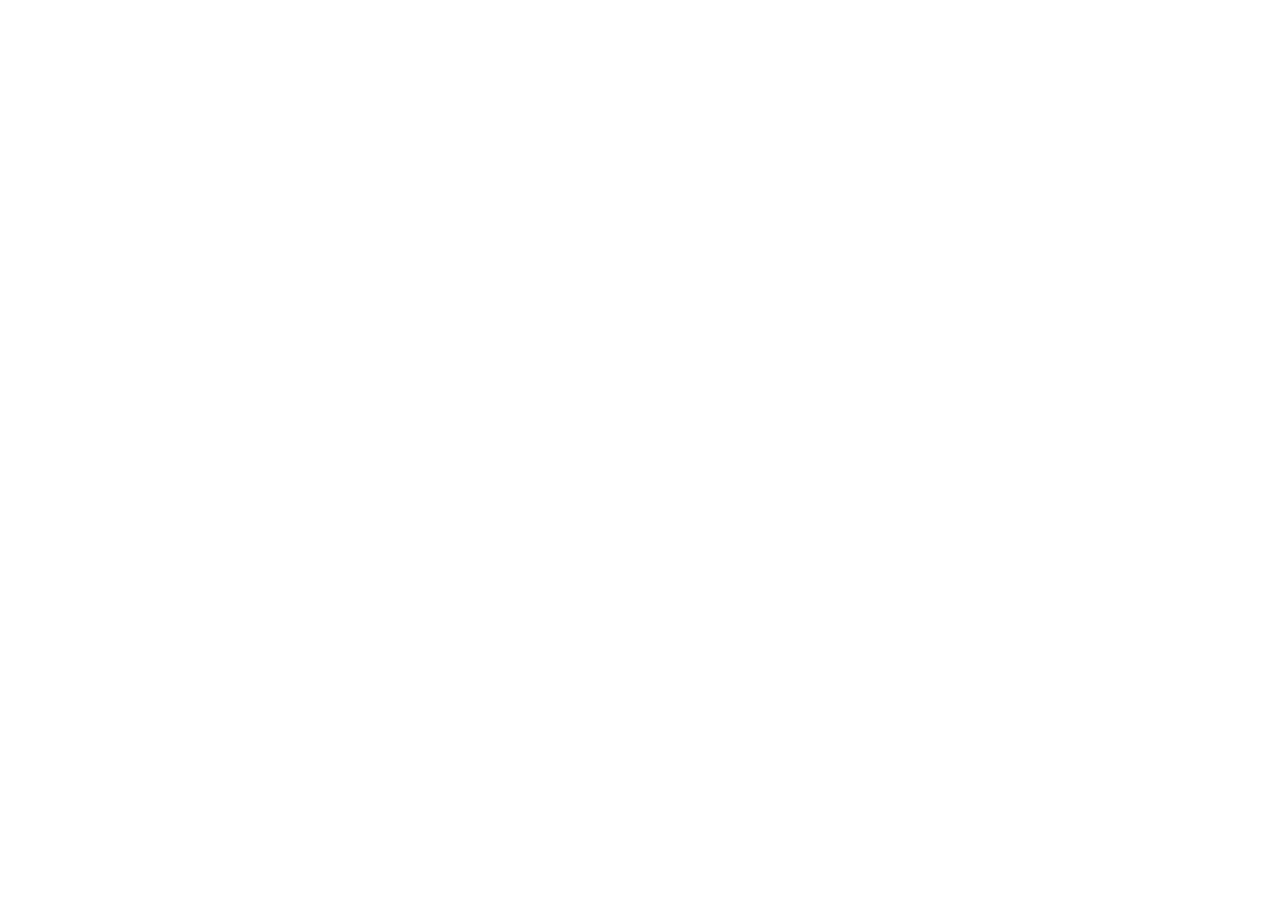
==== part06/index.html @ 1b2a39a9 "first commit" ====
<!DOCTYPE html>
<html lang="en">
<head>
    <meta charset="UTF-8">
    <meta name="viewport" content="width=device-width, initial-scale=1.0">
    <title>Meet Landing Page</title>
</head>
<body>
    <div class="container">
       <div class="meet"></div>
    </div>
</body>
</html>
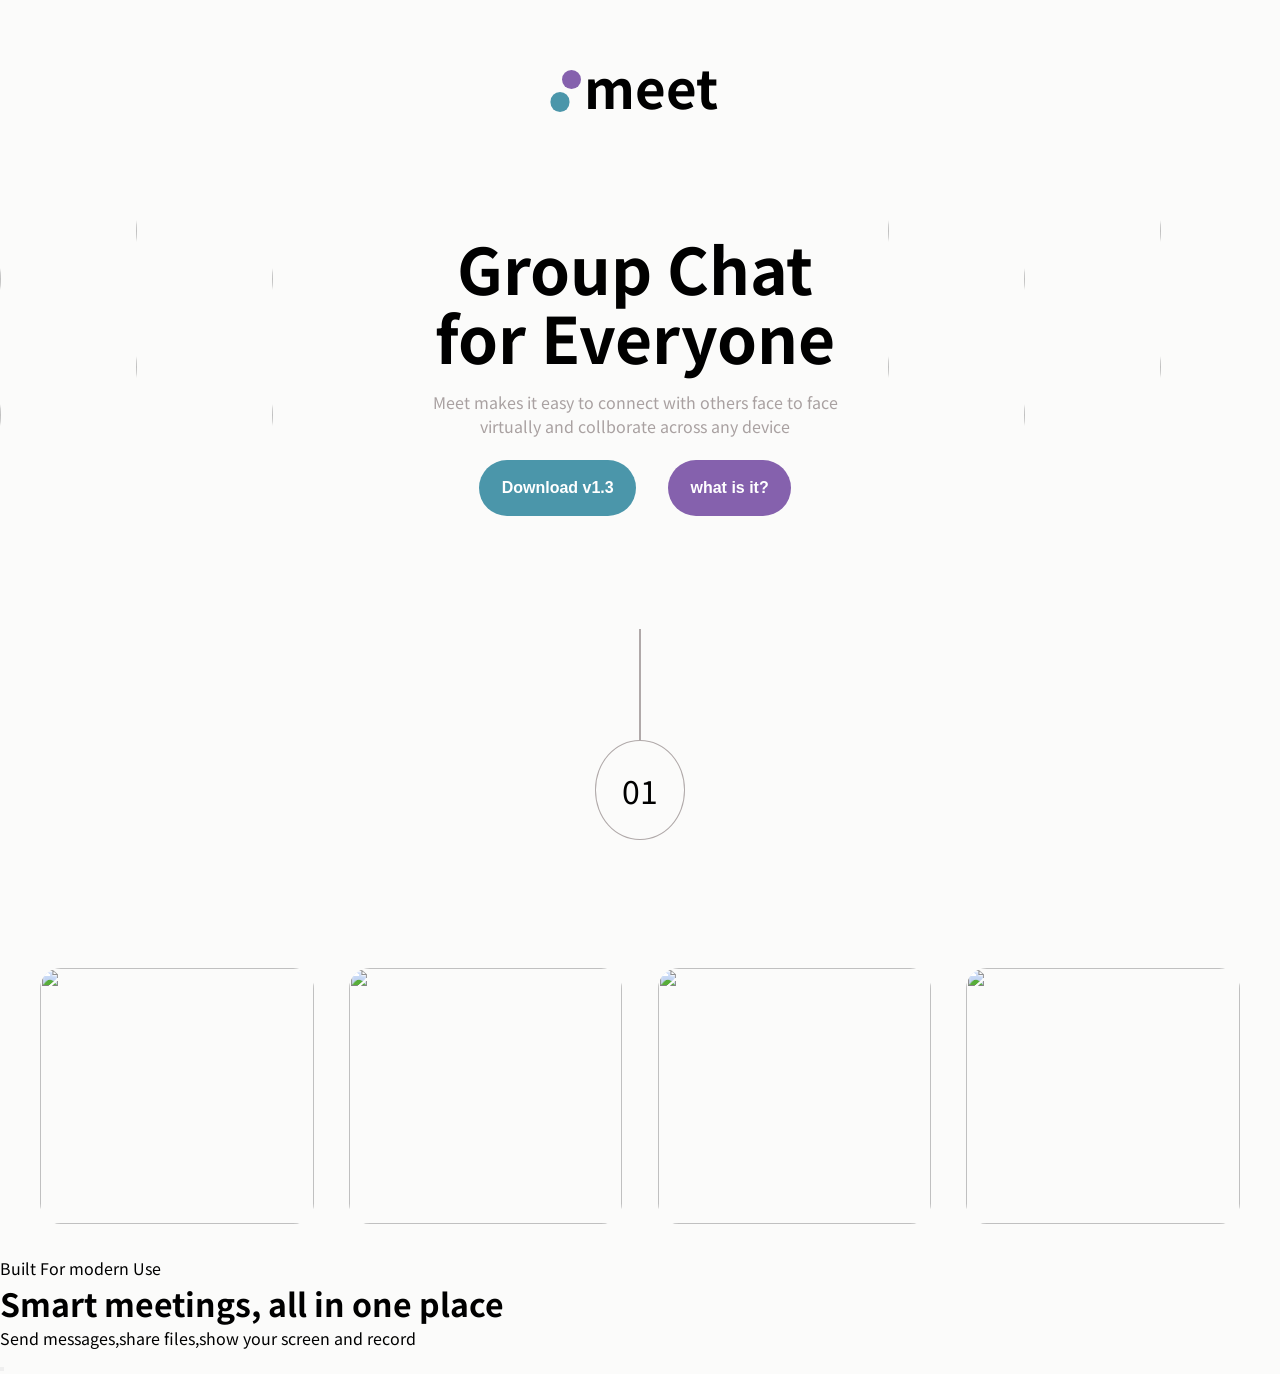
==== commit eae7d158: "Add landing page layout and styles with responsive design" ====
--- a/part06/index.html
+++ b/part06/index.html
@@ -4,10 +4,158 @@
     <meta charset="UTF-8">
     <meta name="viewport" content="width=device-width, initial-scale=1.0">
     <title>Meet Landing Page</title>
+    <link rel="stylesheet" href="style.css">
+    <link rel="stylesheet" href="media.css">
 </head>
 <body>
     <div class="container">
-       <div class="meet"></div>
+        <!-- meet -->
+       <div class="meet" >
+            <div class="dots">
+                <span class="dot1 dot"></span>
+                <span class="dot2 dot"></span>
+            </div>meet
+       </div>
+
+       <!-- second images section -->
+        <div class="section1">
+           <div class="images images1">
+            <div class="image-cell image-cell1">
+                <div class="user-image">
+                    <img src="https://images.unsplash.com/photo-1524504388940-b1c1722653e1?q=80&w=687&auto=format&fit=crop&ixlib=rb-4.1.0&ixid=M3wxMjA3fDB8MHxwaG90by1wYWdlfHx8fGVufDB8fHx8fA%3D%3D" alt="">
+                </div>
+            </div>
+            <div class="image-cell image-cell2">
+                <div class="user-image">
+                    <img src="https://images.unsplash.com/photo-1524504388940-b1c1722653e1?q=80&w=687&auto=format&fit=crop&ixlib=rb-4.1.0&ixid=M3wxMjA3fDB8MHxwaG90by1wYWdlfHx8fGVufDB8fHx8fA%3D%3D"
+                        alt="">
+                </div>
+            </div>
+            <div class="image-cell image-cell3">
+                <div class="user-image">
+                    <img src="https://images.unsplash.com/photo-1524504388940-b1c1722653e1?q=80&w=687&auto=format&fit=crop&ixlib=rb-4.1.0&ixid=M3wxMjA3fDB8MHxwaG90by1wYWdlfHx8fGVufDB8fHx8fA%3D%3D"
+                        alt="">
+                </div>
+            </div>
+            <div class="image-cell image-cell4">
+                <div class="user-image">
+                    <img src="https://images.unsplash.com/photo-1524504388940-b1c1722653e1?q=80&w=687&auto=format&fit=crop&ixlib=rb-4.1.0&ixid=M3wxMjA3fDB8MHxwaG90by1wYWdlfHx8fGVufDB8fHx8fA%3D%3D"
+                        alt="">
+                </div>
+            </div>
+            <div class="image-cell image-cell5">
+                <div class="user-image">
+                    <img src="https://images.unsplash.com/photo-1524504388940-b1c1722653e1?q=80&w=687&auto=format&fit=crop&ixlib=rb-4.1.0&ixid=M3wxMjA3fDB8MHxwaG90by1wYWdlfHx8fGVufDB8fHx8fA%3D%3D"
+                        alt="">
+                </div>
+            </div>
+            <div class="image-cell image-cell6">
+                <div class="user-image">
+                    <img src="https://images.unsplash.com/photo-1524504388940-b1c1722653e1?q=80&w=687&auto=format&fit=crop&ixlib=rb-4.1.0&ixid=M3wxMjA3fDB8MHxwaG90by1wYWdlfHx8fGVufDB8fHx8fA%3D%3D"
+                        alt="">
+                </div>
+            </div>
+        </div
+        >
+            <!--Content section  -->
+
+            <div class="Content">
+                <h1>Group Chat <br>for Everyone</h1>
+                 <p>Meet makes it easy to connect with others face to face virtually and collborate across any device </p>
+                 <div class="buttons">
+                    <button class="button1">Download <span>v1.3</span></button>
+                    <button class="button2"> what is it?</button>
+                 </div>
+            </div>
+
+            <!-- images grid section2 -->
+            
+            <div class="images images2">
+                <div class="image-cell image2-cell1">
+                    <div class="user-image">
+                        <img src="https://images.unsplash.com/photo-1524504388940-b1c1722653e1?q=80&w=687&auto=format&fit=crop&ixlib=rb-4.1.0&ixid=M3wxMjA3fDB8MHxwaG90by1wYWdlfHx8fGVufDB8fHx8fA%3D%3D"
+                            alt="">
+                    </div>
+                </div>
+                <div class="image-cell image2-cell2">
+                    <div class="user-image">
+                        <img src="https://images.unsplash.com/photo-1524504388940-b1c1722653e1?q=80&w=687&auto=format&fit=crop&ixlib=rb-4.1.0&ixid=M3wxMjA3fDB8MHxwaG90by1wYWdlfHx8fGVufDB8fHx8fA%3D%3D"
+                            alt="">
+                    </div>
+                </div>
+                <div class="image-cell image2-cell3">
+                    <div class="user-image ">
+                        <img src="https://images.unsplash.com/photo-1524504388940-b1c1722653e1?q=80&w=687&auto=format&fit=crop&ixlib=rb-4.1.0&ixid=M3wxMjA3fDB8MHxwaG90by1wYWdlfHx8fGVufDB8fHx8fA%3D%3D"
+                            alt="">
+                    </div>
+                </div>
+                <div class="image-cell image2-cell4">
+                    <div class="user-image">
+                        <img src="https://images.unsplash.com/photo-1524504388940-b1c1722653e1?q=80&w=687&auto=format&fit=crop&ixlib=rb-4.1.0&ixid=M3wxMjA3fDB8MHxwaG90by1wYWdlfHx8fGVufDB8fHx8fA%3D%3D"
+                            alt="">
+                    </div>
+                </div>
+                <div class="image-cell image2-cell5">
+                    <div class="user-image">
+                        <img src="https://images.unsplash.com/photo-1524504388940-b1c1722653e1?q=80&w=687&auto=format&fit=crop&ixlib=rb-4.1.0&ixid=M3wxMjA3fDB8MHxwaG90by1wYWdlfHx8fGVufDB8fHx8fA%3D%3D"
+                            alt="">
+                    </div>
+                </div>
+                <div class="image-cell image2-cell6">
+                    <div class="user-image">
+                        <img src="https://images.unsplash.com/photo-1524504388940-b1c1722653e1?q=80&w=687&auto=format&fit=crop&ixlib=rb-4.1.0&ixid=M3wxMjA3fDB8MHxwaG90by1wYWdlfHx8fGVufDB8fHx8fA%3D%3D"
+                            alt="">
+                    </div>
+                </div>
+                </div>
+        
+        </div>   
+
+
+
+
+       <!-- circle with line -->
+        <div class="circle-parent">
+
+          <div class="circle">
+               <span></span>
+               01
+          </div>
+        </div>
+
+
+        <!-- images blocks -->
+         <div class="image-blocks">
+            <div class="image-block">
+                <img src="https://images.unsplash.com/photo-1616587226157-48e49175ee20?w=500&auto=format&fit=crop&q=60&ixlib=rb-4.1.0&ixid=M3wxMjA3fDB8MHxzZWFyY2h8MjJ8fG1lZXR8ZW58MHx8MHx8fDA%3D" alt="">
+            </div>
+            <div class="image-block">
+                <img src="https://images.unsplash.com/photo-1616587895596-11641131b78b?w=500&auto=format&fit=crop&q=60&ixlib=rb-4.1.0&ixid=M3wxMjA3fDB8MHxwcm9maWxlLXBhZ2V8NXx8fGVufDB8fHx8fA%3D%3D" alt="">
+            </div>
+            <div class="image-block">
+                <img src="https://images.unsplash.com/photo-1616587894289-86480e533129?w=500&auto=format&fit=crop&q=60&ixlib=rb-4.1.0&ixid=M3wxMjA3fDB8MHxwcm9maWxlLXBhZ2V8OHx8fGVufDB8fHx8fA%3D%3D" alt="">
+            </div>
+            <div class="image-block">
+                <img src="https://plus.unsplash.com/premium_photo-1688821126709-895e6465b9a2?w=500&auto=format&fit=crop&q=60&ixlib=rb-4.1.0&ixid=M3wxMjA3fDB8MHxwaG90by1yZWxhdGVkfDU2fHx8ZW58MHx8fHx8" alt="">
+            </div>
+
+         </div>
+
+
+
+         <!-- text-middle -->
+          <div class="text-middle">
+            <p>Built For modern Use</p>
+            <h1>Smart meetings, all in one place</h1>
+            <p>Send messages,share files,show your screen and record</p>
+          </div>
+
+          <!-- fonter -->
+           <div class="footer">
+            <h2></h2>
+            <p></p>
+            <button></button>
+           </div>
     </div>
 </body>
 </html>
--- a/part06/style.css
+++ b/part06/style.css
@@ -0,0 +1,205 @@
+@import url('https://fonts.googleapis.com/css2?family=Noto+Sans+JP:wght@100..900&display=swap');
+*{
+    padding: 0;
+    margin: 0;
+    box-sizing: border-box;
+}
+
+:root{
+    --primary:#8561AD;
+    --secondary:#4B96AA;
+    --third:
+}
+
+html,body{
+    width: 100%;
+    height: 100%;
+    font-family: "Noto Sans JP",sans-serif;
+}
+
+.container{
+    width:100%;
+    height: auto;
+    background-color: #FBFBFA;
+}
+.meet{
+    width: 100%;
+    display: flex;
+    justify-content: center;
+    align-items: center;
+    gap: .2rem;
+    font-size: 3.3rem;
+    font-weight: bold;
+    padding: 3rem 0;
+    margin-bottom: 2.8rem;
+}
+
+.meet .dots{
+    display: flex;
+    flex-direction: column;
+    padding-top: .6rem;
+    gap: .2rem;
+
+    .dot{
+        width: 1.2rem;
+        height: 1.2rem;
+        background-color:var(--primary);
+        border-radius: 50%;
+    }
+    .dot2{
+        background-color:var(--secondary);
+        padding-right: 1rem;
+        transform:translateX(-60%) ;   
+    }
+}
+
+.section1{
+    width: 100%;
+    height: auto;
+    display: flex;
+    flex-wrap: wrap;
+    justify-content: center;
+    align-items: center;
+    
+
+}
+
+.images{
+    display: grid;
+    grid-template-columns: repeat(3,1fr);
+    grid-template-rows: repeat(2,1fr);
+    gap: .4rem;    
+    margin-bottom: 3.5rem;
+}
+.images2{
+    padding-left:.6rem;
+}
+
+.user-image{
+    width:3.4rem;
+    height:3.4rem;
+    position: relative;
+    overflow: hidden;
+    border-radius: 50%;
+    
+    img{
+        width: 120%;
+        height: 120%;
+        object-fit: cover;
+        object-position: top;
+        margin-top: -.8rem;
+           @media (max-width:560px) {
+            margin-top: -.2rem
+           }
+                   @media (max-width:760px) {
+                       margin-top: -.4rem
+                   }
+        
+    }
+}
+.images {
+    .image-cell2,.image-cell5
+    .user-image{
+        transform: translateY(-40%);
+    }
+}
+
+.images2 {
+    .image2-cell1,.image2-cell3,.image2-cell4,.image2-cell4,.image2-cell6{
+        .user-image {
+                transform: translateY(-40%);   }
+    }
+}
+
+.Content {
+    text-align: center;
+    order: 3;
+    width: 100%;
+    height:auto;
+    padding:1rem 1rem;
+    h1{
+        font-size:2.8rem;
+        line-height:3.3rem;
+        padding-bottom: 1.4rem;
+    }
+    p{
+        font-size: 1rem;
+        padding-bottom: 1.4rem;
+        color:rgb(169, 161, 161) ;
+    }
+    .buttons{
+        display: flex;
+        flex-direction: column;
+        align-items: center;
+        gap: 2rem;
+        button{
+            width:fit-content;
+            border-radius: 3.2rem;       
+            color: white;
+            font-size: 1.2rem;
+            font-weight: 600;
+            border: none;
+            padding: 1.2rem 2.2rem;
+
+        }
+      
+        .button1{
+            
+            background-color:var(--secondary);
+           
+        }
+        .button2{
+           
+
+            background-color: var(--primary);
+        }
+
+    }
+}
+
+
+.circle-parent{
+    display: flex;
+    justify-content: center;
+    align-items: center;
+    padding-block: 6rem;
+    margin-top: 6rem;
+}
+.circle{
+    display: flex;
+    justify-content: center;
+    align-items: center;
+    font-size: 2rem;
+    width: fit-content;
+    padding: 1.6rem;
+    border-radius: 50%;
+    border: .1rem solid rgb(176, 169, 169);
+    position: relative;
+    span{
+        position: absolute;
+        top: -7rem;
+        height: 7rem;
+        width: .1rem;
+        background-color: rgb(176, 169, 169);
+    }    
+}
+
+.image-blocks{
+    display: flex;
+    justify-content: center;
+    align-items: center;
+    height: 20rem;
+    gap: 2.2rem;
+    padding: 2rem 2rem;
+    .image-block{
+        width: 18rem;
+        height:100%;
+        border-radius: 1.3rem;
+        overflow: hidden;
+        img{
+            width: 100%;
+            height: 100%;
+            object-fit: cover;
+        }
+    }
+}
--- a/part06/media.css
+++ b/part06/media.css
@@ -0,0 +1,174 @@
+@media (min-width:420px) and (max-width:616px) {
+    .user-image{
+    width: clamp(4rem, 15vw, 5.3rem);
+    height: clamp(4rem, 15vw, 5.3rem);
+}
+}
+
+
+
+
+
+@media (min-width:617px) and (max-width:769px){
+    .user-image {
+            width:clamp(6rem,14vw ,7rem);
+            height: clamp(6rem, 14vw, 7rem);
+            position: relative;
+            overflow: hidden;
+            border-radius: 50%;}
+
+    
+        
+.Content {
+    width: 40rem;
+      padding-block: 1rem;
+      padding-inline:2.8rem;
+    h1 {
+            font-size: 3.8rem;
+            line-height: 4rem;
+            padding-bottom: 1rem;
+        }
+    
+        p {
+            font-size: 1.3rem;
+            padding-bottom: 2.5rem;
+            color: rgb(169, 161, 161);
+        }
+    .buttons{
+        flex-direction: row;
+        justify-content: center;
+        button{
+            font-size: 1.4rem;
+                padding: 1.2rem 1.8rem;
+        }
+      
+    }
+}
+
+.image-blocks {
+    flex-wrap: wrap;
+    padding: 2rem 1rem;
+
+    .image-block {
+        width: 17rem;
+    }
+}
+
+}
+
+@media (min-width:770px) and (max-width:1240px) {
+  .Content{
+    width:40rem;
+    justify-content: space-between;
+    h1{
+        font-size: 3.8rem;
+        line-height: 3.9rem;
+    }
+    p{
+        width: 100%;
+    }
+    padding: 1rem 2rem;
+   
+        .buttons {
+            flex-direction: row;
+            justify-content: center;
+    
+            button {
+                font-size: 1.4rem;
+                padding: 1.2rem 1.8rem;
+            }   }
+  }
+  .images{
+    gap:1rem;
+  }
+  .user-image {
+      width: clamp(7rem, 14vw, 11rem);
+      height: clamp(7rem, 14vw, 11rem);
+      position: relative;
+      overflow: hidden;
+      border-radius: 50%;
+  }
+
+
+  .image-blocks{
+     flex-wrap: wrap;
+    padding: 2rem 1rem;
+    .image-block{
+        width: 14rem;
+    }
+}
+ 
+}
+
+@media (min-width:1241px){
+    .section1{
+     
+        flex-wrap: nowrap;
+    }
+    .Content {
+        display: flex;
+        flex-direction: column;
+            width:32rem;
+            justify-content: center;
+            align-items: center;
+            order:2;
+    
+            h1 {
+                font-size: 4rem;
+                line-height: 4.3rem;
+                padding-bottom: 1.2rem;
+            }
+            p{
+                width: 100%;
+                font-size: 1rem;
+            }
+    
+            padding: 1rem 2rem;
+    
+            .buttons {
+                flex-direction: row;
+                justify-content: center;
+    
+                button {
+                    font-size: 1rem;
+                    padding: 1.2rem 1.4rem;
+                }
+            }
+        }
+    
+        .images {
+            gap: 1rem;
+        }
+        .images2{
+            order: 3;
+        }
+    
+        .user-image {
+            width: clamp(7.5rem, 12vw, 7rem);
+            height: clamp(7.5rem, 12vw, 7rem);
+            position: relative;
+            overflow: hidden;
+            border-radius: 50%;
+        }   
+    
+
+        .circle-parent{
+            margin-top: 7rem;
+        }
+
+        .image-blocks{
+    padding: 2rem 2.5rem;
+    .image-block{
+        width: 18rem;
+        
+        img{
+            width: 100%;
+            height: 100%;
+            object-fit: cover;
+        }
+    }
+}
+    }
+
+
+
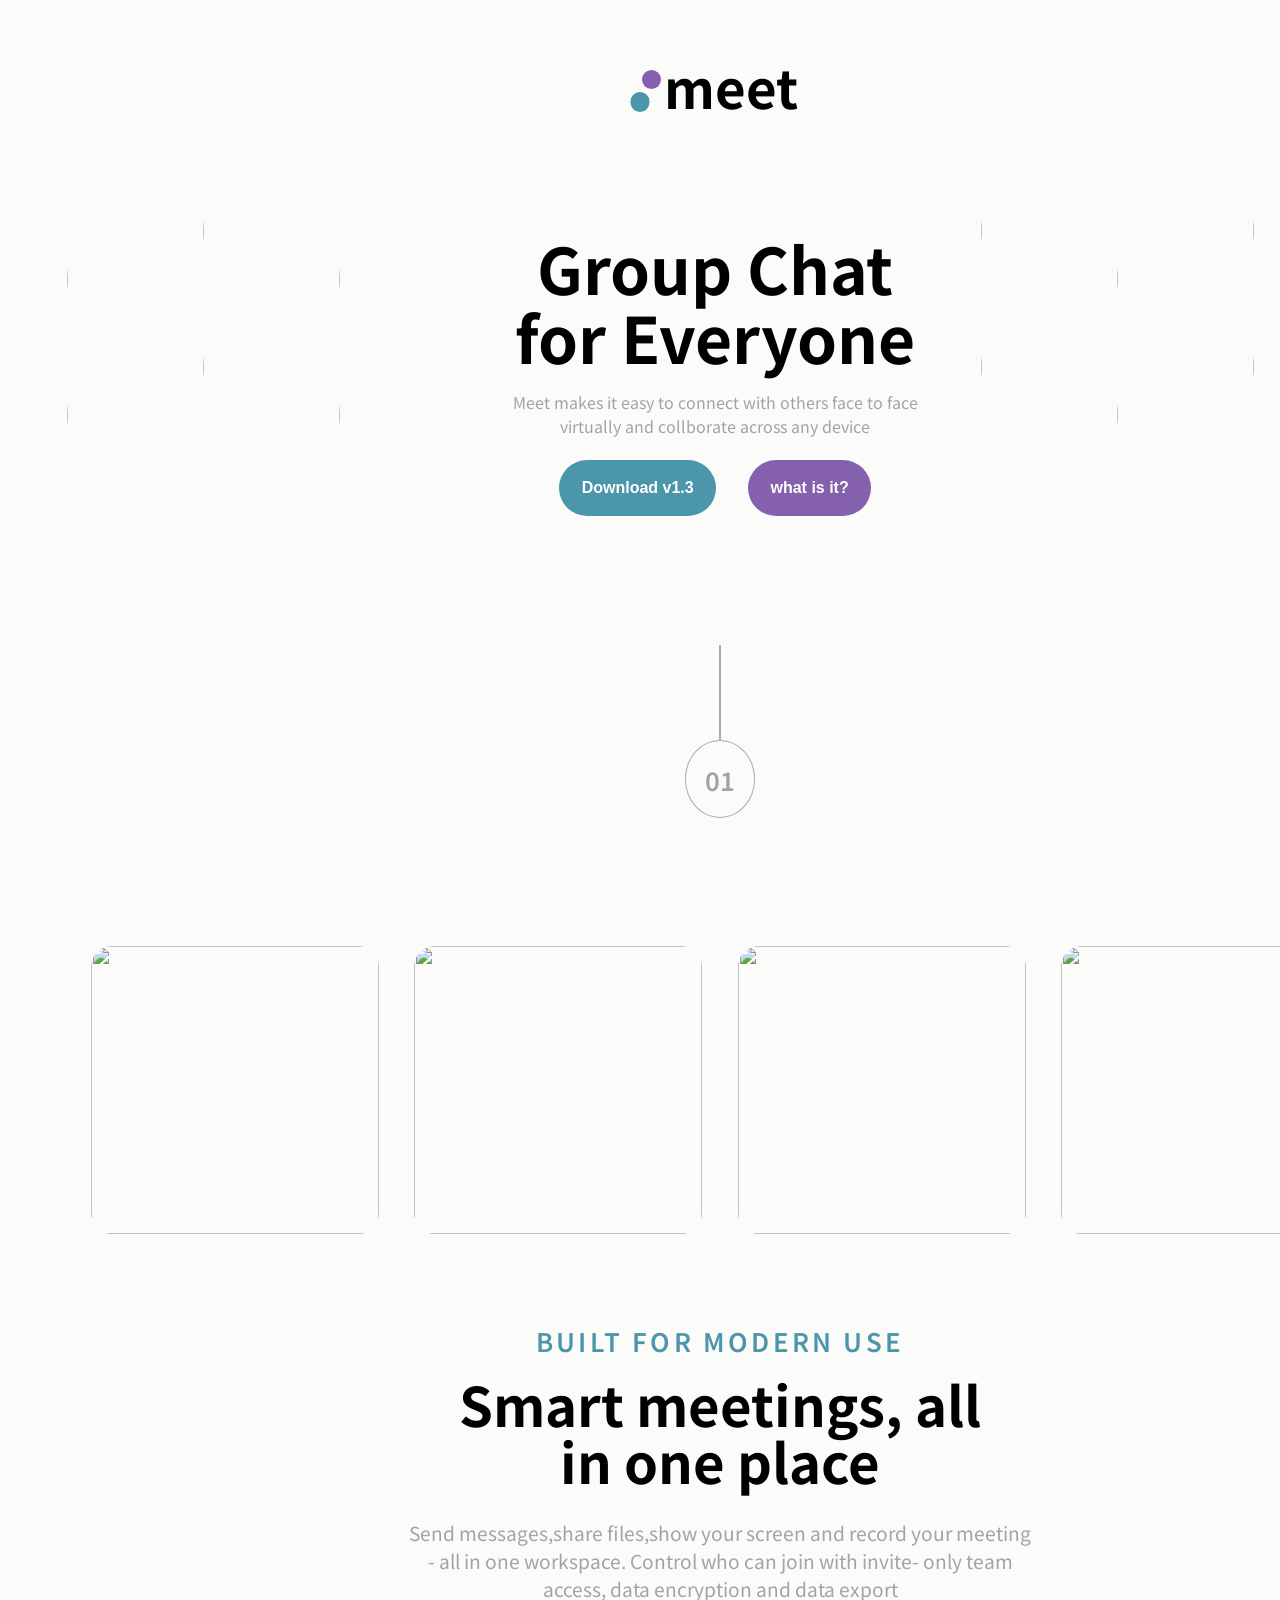
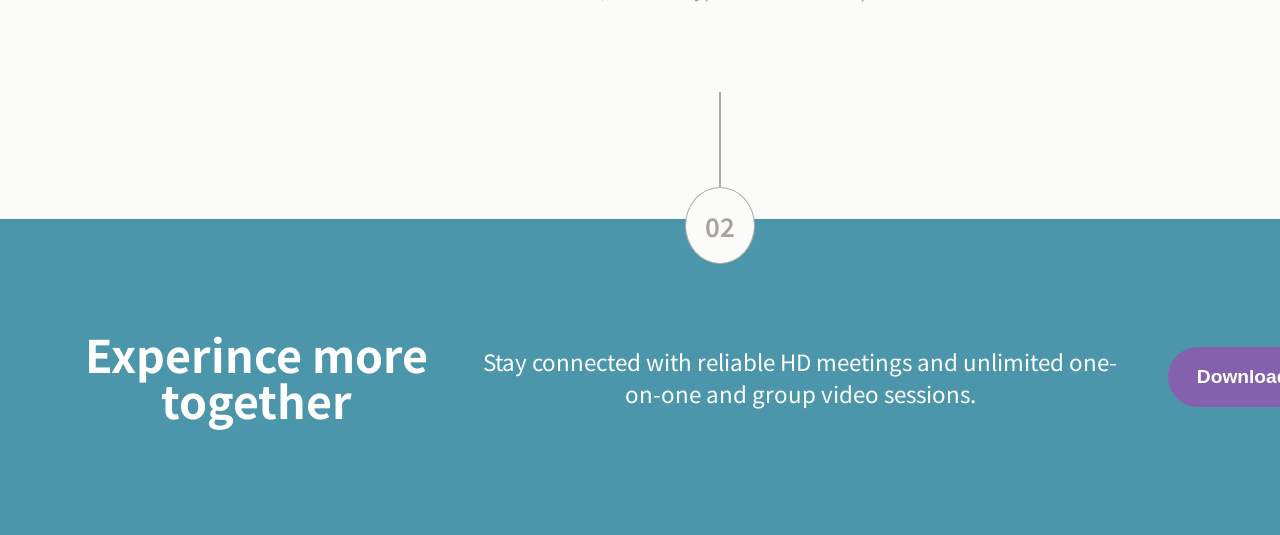
==== commit 8230b4bc: "Enhance landing page content and styles; remove unused files" ====
--- a/part06/index.html
+++ b/part06/index.html
@@ -145,16 +145,29 @@
 
          <!-- text-middle -->
           <div class="text-middle">
-            <p>Built For modern Use</p>
-            <h1>Smart meetings, all in one place</h1>
-            <p>Send messages,share files,show your screen and record</p>
+            <p class="text1">Built For modern Use</p>
+            <h1 class="text2">Smart meetings, all in one place</h1>
+            <p class="text3">Send messages,share files,show your screen and record  your meeting - all in one workspace. Control who can join with invite- only team access, data encryption and data export</p>
           </div>
 
+
+
+            <!-- circle with line -->
+            
+  
+           
           <!-- fonter -->
            <div class="footer">
-            <h2></h2>
-            <p></p>
-            <button></button>
+            <div class="circle-parent circle-parent2">
+            
+                <div class="circle circle2">
+                    <span></span>
+                    02
+                </div>
+            </div>
+            <h2>Experince more together</h2>
+            <p>Stay connected with reliable HD meetings and unlimited one-on-one and group video sessions.</p>
+            <button>Download <span>v1.3</span></button>
            </div>
     </div>
 </body>
--- a/part06/style.css
+++ b/part06/style.css
@@ -1,205 +1,274 @@
-@import url('https://fonts.googleapis.com/css2?family=Noto+Sans+JP:wght@100..900&display=swap');
-*{
-    padding: 0;
-    margin: 0;
-    box-sizing: border-box;
-}
-
-:root{
-    --primary:#8561AD;
-    --secondary:#4B96AA;
-    --third:
-}
-
-html,body{
-    width: 100%;
-    height: 100%;
-    font-family: "Noto Sans JP",sans-serif;
-}
-
-.container{
-    width:100%;
-    height: auto;
-    background-color: #FBFBFA;
-}
-.meet{
-    width: 100%;
-    display: flex;
-    justify-content: center;
-    align-items: center;
-    gap: .2rem;
-    font-size: 3.3rem;
-    font-weight: bold;
-    padding: 3rem 0;
-    margin-bottom: 2.8rem;
-}
-
-.meet .dots{
+@import url("https://fonts.googleapis.com/css2?family=Noto+Sans+JP:wght@100..900&display=swap");
+* {
+  padding: 0;
+  margin: 0;
+  box-sizing: border-box;
+}
+
+:root {
+  --primary: #8561ad;
+  --secondary: #4b96aa;
+  --third: ;
+}
+
+html,
+body {
+  width: 100%;
+  height: 100%;
+  font-family: "Noto Sans JP", sans-serif;
+}
+
+.container {
+  width: 100%;
+  height: auto;
+  background-color: #fbfbfa;
+}
+.meet {
+  width: 100%;
+  display: flex;
+  justify-content: center;
+  align-items: center;
+  gap: 0.2rem;
+  font-size: 3.3rem;
+  font-weight: bold;
+  padding: 3rem 0;
+  margin-bottom: 2.8rem;
+}
+
+.meet .dots {
+  display: flex;
+  flex-direction: column;
+  padding-top: 0.6rem;
+  gap: 0.2rem;
+
+  .dot {
+    width: 1.2rem;
+    height: 1.2rem;
+    background-color: var(--primary);
+    border-radius: 50%;
+  }
+  .dot2 {
+    background-color: var(--secondary);
+    padding-right: 1rem;
+    transform: translateX(-60%);
+  }
+}
+
+.section1 {
+  width: 100%;
+  height: auto;
+  display: flex;
+  flex-wrap: wrap;
+  justify-content: center;
+  align-items: center;
+}
+
+.images {
+  display: grid;
+  grid-template-columns: repeat(3, 1fr);
+  grid-template-rows: repeat(2, 1fr);
+  gap: 0.4rem;
+  margin-bottom: 3.5rem;
+}
+.images2 {
+  padding-left: 0.6rem;
+}
+
+.user-image {
+  width: 3.4rem;
+  height: 3.4rem;
+  position: relative;
+  overflow: hidden;
+  border-radius: 50%;
+
+  img {
+    width: 120%;
+    height: 120%;
+    object-fit: cover;
+    object-position: top;
+    margin-top: -0.8rem;
+    @media (max-width: 560px) {
+      margin-top: -0.2rem;
+    }
+    @media (max-width: 760px) {
+      margin-top: -0.4rem;
+    }
+  }
+}
+.images {
+  .image-cell2,
+  .image-cell5 .user-image {
+    transform: translateY(-40%);
+  }
+}
+
+.images2 {
+  .image2-cell1,
+  .image2-cell3,
+  .image2-cell4,
+  .image2-cell4,
+  .image2-cell6 {
+    .user-image {
+      transform: translateY(-40%);
+    }
+  }
+}
+
+.Content {
+  text-align: center;
+  order: 3;
+  width: 100%;
+  height: auto;
+  padding: 1rem 1rem;
+  h1 {
+    font-size: 2.8rem;
+    line-height: 3.3rem;
+    padding-bottom: 1.4rem;
+  }
+  p {
+    font-size: 1rem;
+    padding-bottom: 1.4rem;
+    color: rgb(169, 161, 161);
+  }
+  .buttons {
     display: flex;
     flex-direction: column;
-    padding-top: .6rem;
-    gap: .2rem;
-
-    .dot{
-        width: 1.2rem;
-        height: 1.2rem;
-        background-color:var(--primary);
-        border-radius: 50%;
-    }
-    .dot2{
-        background-color:var(--secondary);
-        padding-right: 1rem;
-        transform:translateX(-60%) ;   
-    }
-}
-
-.section1{
-    width: 100%;
-    height: auto;
-    display: flex;
-    flex-wrap: wrap;
-    justify-content: center;
     align-items: center;
-    
-
-}
-
-.images{
-    display: grid;
-    grid-template-columns: repeat(3,1fr);
-    grid-template-rows: repeat(2,1fr);
-    gap: .4rem;    
-    margin-bottom: 3.5rem;
-}
-.images2{
-    padding-left:.6rem;
-}
-
-.user-image{
-    width:3.4rem;
-    height:3.4rem;
-    position: relative;
+    gap: 2rem;
+    button {
+      width: fit-content;
+      border-radius: 3.2rem;
+      color: white;
+      font-size: 1.2rem;
+      font-weight: 600;
+      border: none;
+      padding: 1.2rem 2.2rem;
+    }
+
+    .button1 {
+      background-color: var(--secondary);
+    }
+    .button2 {
+      background-color: var(--primary);
+    }
+  }
+}
+
+.circle-parent {
+  display: flex;
+  justify-content: center;
+  align-items: center;
+  padding-block: 6rem;
+  margin-top: 6rem;
+}
+.circle {
+  display: flex;
+  justify-content: center;
+  align-items: center;
+  font-size: 1.6rem;
+  font-weight: 600;
+  width: fit-content;
+  padding: 1.2rem;
+  border-radius: 50%;
+  border: 0.1rem solid rgb(176, 169, 169);
+  position: relative;
+  color: rgb(169, 161, 161);
+  span {
+    position: absolute;
+    top: -6rem;
+    height: 6rem;
+    width: 0.1rem;
+    background-color: rgb(176, 169, 169);
+  }
+}
+
+.image-blocks {
+  display: flex;
+  justify-content: center;
+  flex-direction: column;
+  align-items: center;
+  height: auto;
+  gap: 2.2rem;
+  padding: 2rem 2rem;
+  .image-block {
+    width: 18rem;
+    height: 18rem;
+    border-radius: 1.3rem;
     overflow: hidden;
-    border-radius: 50%;
-    
-    img{
-        width: 120%;
-        height: 120%;
-        object-fit: cover;
-        object-position: top;
-        margin-top: -.8rem;
-           @media (max-width:560px) {
-            margin-top: -.2rem
-           }
-                   @media (max-width:760px) {
-                       margin-top: -.4rem
-                   }
-        
-    }
-}
-.images {
-    .image-cell2,.image-cell5
-    .user-image{
-        transform: translateY(-40%);
-    }
-}
-
-.images2 {
-    .image2-cell1,.image2-cell3,.image2-cell4,.image2-cell4,.image2-cell6{
-        .user-image {
-                transform: translateY(-40%);   }
-    }
-}
-
-.Content {
-    text-align: center;
-    order: 3;
-    width: 100%;
-    height:auto;
-    padding:1rem 1rem;
-    h1{
-        font-size:2.8rem;
-        line-height:3.3rem;
-        padding-bottom: 1.4rem;
-    }
-    p{
-        font-size: 1rem;
-        padding-bottom: 1.4rem;
-        color:rgb(169, 161, 161) ;
-    }
-    .buttons{
-        display: flex;
-        flex-direction: column;
-        align-items: center;
-        gap: 2rem;
-        button{
-            width:fit-content;
-            border-radius: 3.2rem;       
-            color: white;
-            font-size: 1.2rem;
-            font-weight: 600;
-            border: none;
-            padding: 1.2rem 2.2rem;
-
-        }
-      
-        .button1{
-            
-            background-color:var(--secondary);
-           
-        }
-        .button2{
-           
-
-            background-color: var(--primary);
-        }
-
-    }
-}
-
-
-.circle-parent{
-    display: flex;
-    justify-content: center;
-    align-items: center;
-    padding-block: 6rem;
-    margin-top: 6rem;
-}
-.circle{
-    display: flex;
-    justify-content: center;
-    align-items: center;
-    font-size: 2rem;
-    width: fit-content;
-    padding: 1.6rem;
-    border-radius: 50%;
-    border: .1rem solid rgb(176, 169, 169);
-    position: relative;
-    span{
-        position: absolute;
-        top: -7rem;
-        height: 7rem;
-        width: .1rem;
-        background-color: rgb(176, 169, 169);
-    }    
-}
-
-.image-blocks{
-    display: flex;
-    justify-content: center;
-    align-items: center;
-    height: 20rem;
-    gap: 2.2rem;
-    padding: 2rem 2rem;
-    .image-block{
-        width: 18rem;
-        height:100%;
-        border-radius: 1.3rem;
-        overflow: hidden;
-        img{
-            width: 100%;
-            height: 100%;
-            object-fit: cover;
-        }
-    }
-}+    img {
+      width: 100%;
+      height: 100%;
+      object-fit: cover;
+    }
+  }
+}
+
+.text-middle {
+  text-align: center;
+  max-width: 60rem;
+  margin: auto;
+  padding: 3.5rem 1rem;
+  .text1 {
+    color: var(--secondary);
+    font-size: 1.4rem;
+    text-transform: uppercase;
+    font-weight: 600;
+    letter-spacing: 0.2rem;
+    margin-bottom: 1rem;
+  }
+  .text2 {
+    font-size: 2.6rem;
+    line-height: 2.7rem;
+    margin-bottom: 1.8rem;
+    margin-inline: auto;
+  }
+
+  .text3 {
+    color: rgb(169, 161, 161);
+    font-size: 0.8rem;
+    width: 20rem;
+    margin: auto;
+  }
+}
+
+.circle-parent2 {
+  position: absolute;
+  top: -14rem;
+  .circle2 {
+    background-color: #fbfbfa;
+    color: rgb(169, 161, 161);
+  }
+}
+
+.footer {
+  display: flex;
+  flex-direction: column;
+  text-align: center;
+  justify-content: center;
+  align-items: center;
+  position: relative;
+  gap: 3rem;
+  color: white;
+  margin-top: 10rem;
+  background-color: var(--secondary);
+  padding: 7rem 1rem;
+  h2 {
+    font-size: 2.8rem;
+    line-height: 2.9rem;
+  }
+  p {
+    font-size: 1.4rem;
+  }
+  button {
+    font-size: 1.2rem;
+    font-weight: 600;
+    border: none;
+    border-radius: 2rem;
+    background-color: var(--primary);
+    color: white;
+    padding: 1.2rem 1.8rem;
+    span {
+      color: #ddd5d5;
+    }
+  }
+}
--- a/part06/media.css
+++ b/part06/media.css
@@ -1,174 +1,283 @@
-@media (min-width:420px) and (max-width:616px) {
-    .user-image{
+@media (min-width: 420px) and (max-width: 616px) {
+  .user-image {
     width: clamp(4rem, 15vw, 5.3rem);
     height: clamp(4rem, 15vw, 5.3rem);
-}
-}
-
-
-
-
-
-@media (min-width:617px) and (max-width:769px){
-    .user-image {
-            width:clamp(6rem,14vw ,7rem);
-            height: clamp(6rem, 14vw, 7rem);
-            position: relative;
-            overflow: hidden;
-            border-radius: 50%;}
-
-    
-        
-.Content {
-    width: 40rem;
-      padding-block: 1rem;
-      padding-inline:2.8rem;
-    h1 {
-            font-size: 3.8rem;
-            line-height: 4rem;
-            padding-bottom: 1rem;
-        }
-    
-        p {
-            font-size: 1.3rem;
-            padding-bottom: 2.5rem;
-            color: rgb(169, 161, 161);
-        }
-    .buttons{
-        flex-direction: row;
-        justify-content: center;
-        button{
-            font-size: 1.4rem;
-                padding: 1.2rem 1.8rem;
-        }
-      
-    }
-}
-
-.image-blocks {
+  }
+  .text-middle {
+    text-align: center;
+    max-width: 60rem;
+
+    .text2 {
+      width: 25rem;
+      margin-inline: auto;
+    }
+
+    .text3 {
+      width: 26rem;
+    }
+  }
+
+  .footer {
+    h2 {
+      width: 22rem;
+    }
+    p {
+      width: 25rem;
+    }
+  }
+
+  .image-blocks {
     flex-wrap: wrap;
     padding: 2rem 1rem;
 
     .image-block {
-        width: 17rem;
-    }
-}
-
-}
-
-@media (min-width:770px) and (max-width:1240px) {
-  .Content{
-    width:40rem;
+      width: 22rem;
+    }
+  }
+}
+
+@media (min-width: 617px) and (max-width: 769px) {
+  .user-image {
+    width: clamp(6rem, 14vw, 7rem);
+    height: clamp(6rem, 14vw, 7rem);
+    position: relative;
+    overflow: hidden;
+    border-radius: 50%;
+  }
+
+  .Content {
+    width: 40rem;
+    padding-block: 1rem;
+    padding-inline: 2.8rem;
+    h1 {
+      font-size: 3.8rem;
+      line-height: 4rem;
+      padding-bottom: 1rem;
+    }
+
+    p {
+      font-size: 1.3rem;
+      padding-bottom: 2.5rem;
+      color: rgb(169, 161, 161);
+    }
+    .buttons {
+      flex-direction: row;
+      justify-content: center;
+      button {
+        font-size: 1.4rem;
+        padding: 1.2rem 1.8rem;
+      }
+    }
+  }
+
+  .image-blocks {
+    flex-direction: row;
+    flex-wrap: wrap;
+    padding: 2rem 1rem;
+
+    .image-block {
+      width: 17rem;
+    }
+  }
+
+  .text-middle {
+    .text2 {
+      width: 30rem;
+      font-size: 3rem;
+      line-height: 3.2rem;
+    }
+    .text3 {
+      font-size: 1rem;
+      line-height: 1.2rem;
+      width: 32rem;
+    }
+  }
+
+  .footer {
+    h2 {
+      width: 22rem;
+    }
+
+    p {
+      width: 26rem;
+    }
+  }
+}
+
+@media (min-width: 770px) and (max-width: 1240px) {
+  .Content {
+    width: 40rem;
     justify-content: space-between;
-    h1{
-        font-size: 3.8rem;
-        line-height: 3.9rem;
-    }
-    p{
+    h1 {
+      font-size: 3.8rem;
+      line-height: 3.9rem;
+    }
+    p {
+      width: 100%;
+    }
+    padding: 1rem 2rem;
+
+    .buttons {
+      flex-direction: row;
+      justify-content: center;
+
+      button {
+        font-size: 1.4rem;
+        padding: 1.2rem 1.8rem;
+      }
+    }
+  }
+  .images {
+    gap: 1rem;
+  }
+  .user-image {
+    width: clamp(7rem, 14vw, 11rem);
+    height: clamp(7rem, 14vw, 11rem);
+    position: relative;
+    overflow: hidden;
+    border-radius: 50%;
+  }
+
+  .image-blocks {
+    flex-direction: row;
+    flex-wrap: wrap;
+    padding: 2rem 1rem;
+    .image-block {
+      width: 14rem;
+    }
+  }
+
+  .text-middle {
+    .text2 {
+      font-size: 3.2rem;
+      line-height: 3.4rem;
+      width: 32rem;
+      margin-inline: auto;
+    }
+
+    .text3 {
+      font-size: 1.2rem;
+      width: 40rem;
+    }
+  }
+
+  .footer {
+    h2 {
+      width: 22rem;
+    }
+
+    p {
+      width: 40rem;
+    }
+  }
+}
+
+@media (min-width: 1241px) {
+  .container {
+    width: 90rem;
+    margin: auto;
+    height: auto;
+    background-color: #fbfbfa;
+  }
+  .section1 {
+    flex-wrap: nowrap;
+  }
+  .Content {
+    display: flex;
+    flex-direction: column;
+    width: 32rem;
+    justify-content: center;
+    align-items: center;
+    order: 2;
+
+    h1 {
+      font-size: 4rem;
+      line-height: 4.3rem;
+      padding-bottom: 1.2rem;
+    }
+    p {
+      width: 100%;
+      font-size: 1rem;
+    }
+
+    padding: 1rem 2rem;
+
+    .buttons {
+      flex-direction: row;
+      justify-content: center;
+
+      button {
+        font-size: 1rem;
+        padding: 1.2rem 1.4rem;
+      }
+    }
+  }
+
+  .images {
+    gap: 1rem;
+  }
+  .images2 {
+    order: 3;
+  }
+
+  .user-image {
+    width: clamp(7.5rem, 12vw, 7rem);
+    height: clamp(7.5rem, 12vw, 7rem);
+    position: relative;
+    overflow: hidden;
+    border-radius: 50%;
+  }
+
+  .circle-parent {
+    margin-top: 7rem;
+  }
+
+  .image-blocks {
+    padding: 2rem 2.5rem;
+    flex-direction: row;
+    .image-block {
+      width: 18rem;
+
+      img {
         width: 100%;
-    }
-    padding: 1rem 2rem;
-   
-        .buttons {
-            flex-direction: row;
-            justify-content: center;
-    
-            button {
-                font-size: 1.4rem;
-                padding: 1.2rem 1.8rem;
-            }   }
-  }
-  .images{
-    gap:1rem;
-  }
-  .user-image {
-      width: clamp(7rem, 14vw, 11rem);
-      height: clamp(7rem, 14vw, 11rem);
-      position: relative;
-      overflow: hidden;
-      border-radius: 50%;
-  }
-
-
-  .image-blocks{
-     flex-wrap: wrap;
-    padding: 2rem 1rem;
-    .image-block{
-        width: 14rem;
-    }
-}
- 
-}
-
-@media (min-width:1241px){
-    .section1{
-     
-        flex-wrap: nowrap;
-    }
-    .Content {
-        display: flex;
-        flex-direction: column;
-            width:32rem;
-            justify-content: center;
-            align-items: center;
-            order:2;
-    
-            h1 {
-                font-size: 4rem;
-                line-height: 4.3rem;
-                padding-bottom: 1.2rem;
-            }
-            p{
-                width: 100%;
-                font-size: 1rem;
-            }
-    
-            padding: 1rem 2rem;
-    
-            .buttons {
-                flex-direction: row;
-                justify-content: center;
-    
-                button {
-                    font-size: 1rem;
-                    padding: 1.2rem 1.4rem;
-                }
-            }
-        }
-    
-        .images {
-            gap: 1rem;
-        }
-        .images2{
-            order: 3;
-        }
-    
-        .user-image {
-            width: clamp(7.5rem, 12vw, 7rem);
-            height: clamp(7.5rem, 12vw, 7rem);
-            position: relative;
-            overflow: hidden;
-            border-radius: 50%;
-        }   
-    
-
-        .circle-parent{
-            margin-top: 7rem;
-        }
-
-        .image-blocks{
-    padding: 2rem 2.5rem;
-    .image-block{
-        width: 18rem;
-        
-        img{
-            width: 100%;
-            height: 100%;
-            object-fit: cover;
-        }
-    }
-}
-    }
-
-
-
+        height: 100%;
+        object-fit: cover;
+      }
+    }
+  }
+  .circle-parent2 {
+    position: absolute;
+    top: -15rem;
+  }
+
+  .footer {
+    margin: auto;
+    margin-top: 10rem;
+    flex-direction: row;
+    h2 {
+      width: 22rem;
+    }
+
+    p {
+      width: 40rem;
+    }
+  }
+
+  .text-middle {
+    .text1 {
+      font-size: 1.6rem;
+    }
+
+    .text2 {
+      font-size: 3.4rem;
+      line-height: 3.6rem;
+      width: 36rem;
+      margin-inline: auto;
+    }
+
+    .text3 {
+      font-size: 1.2rem;
+      width: 39rem;
+    }
+  }
+}
